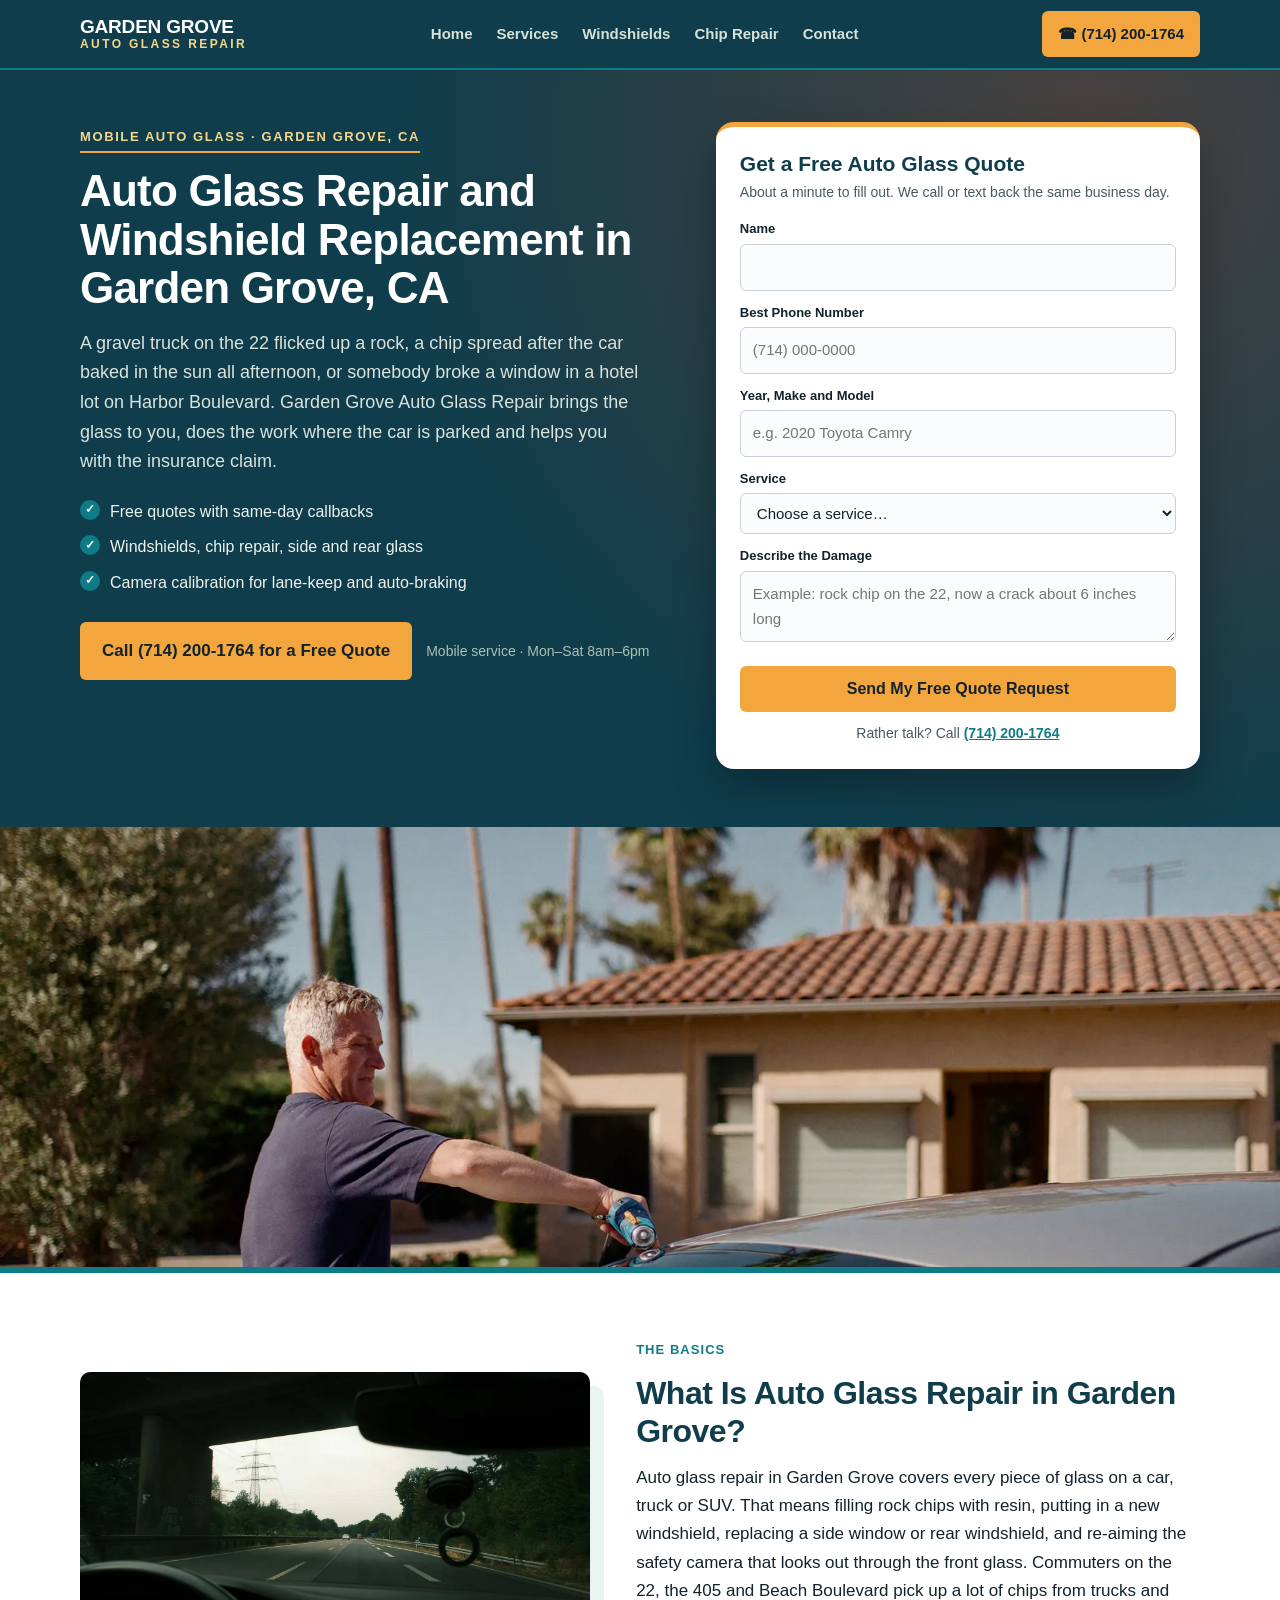
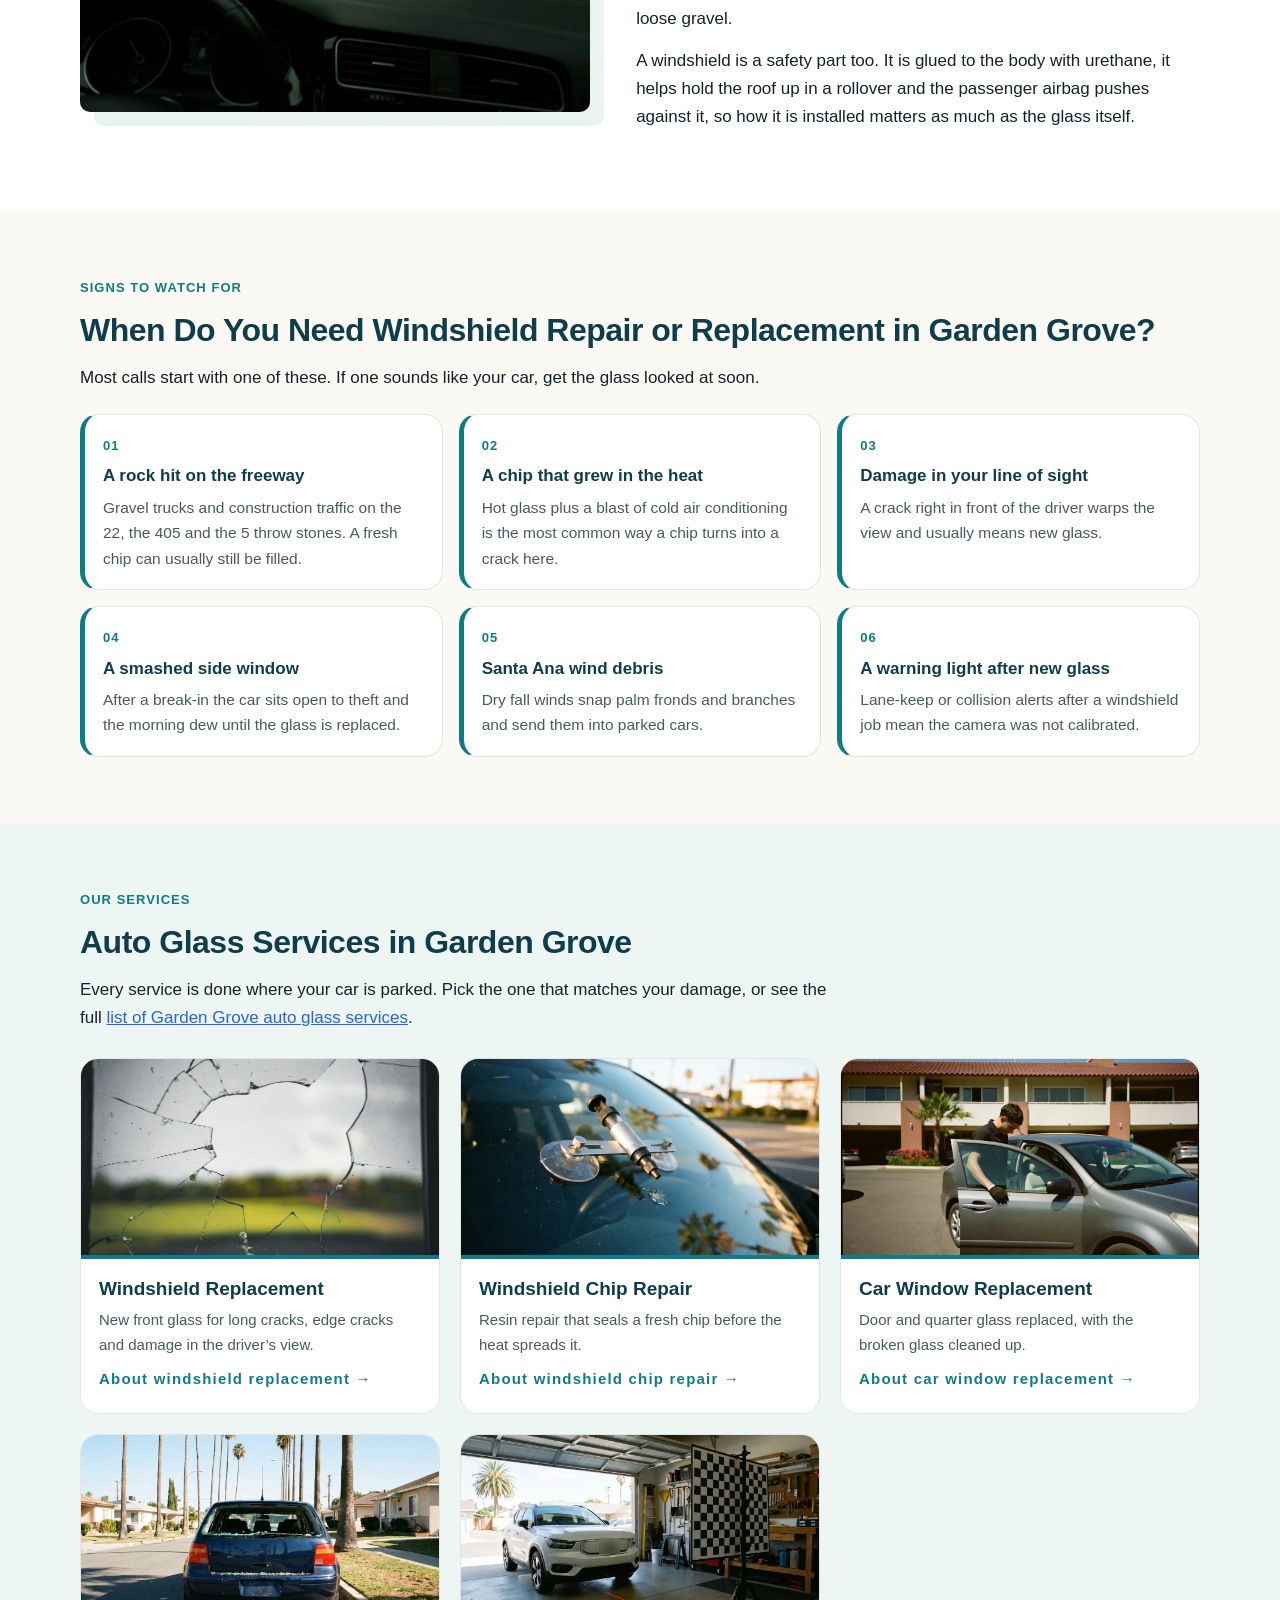
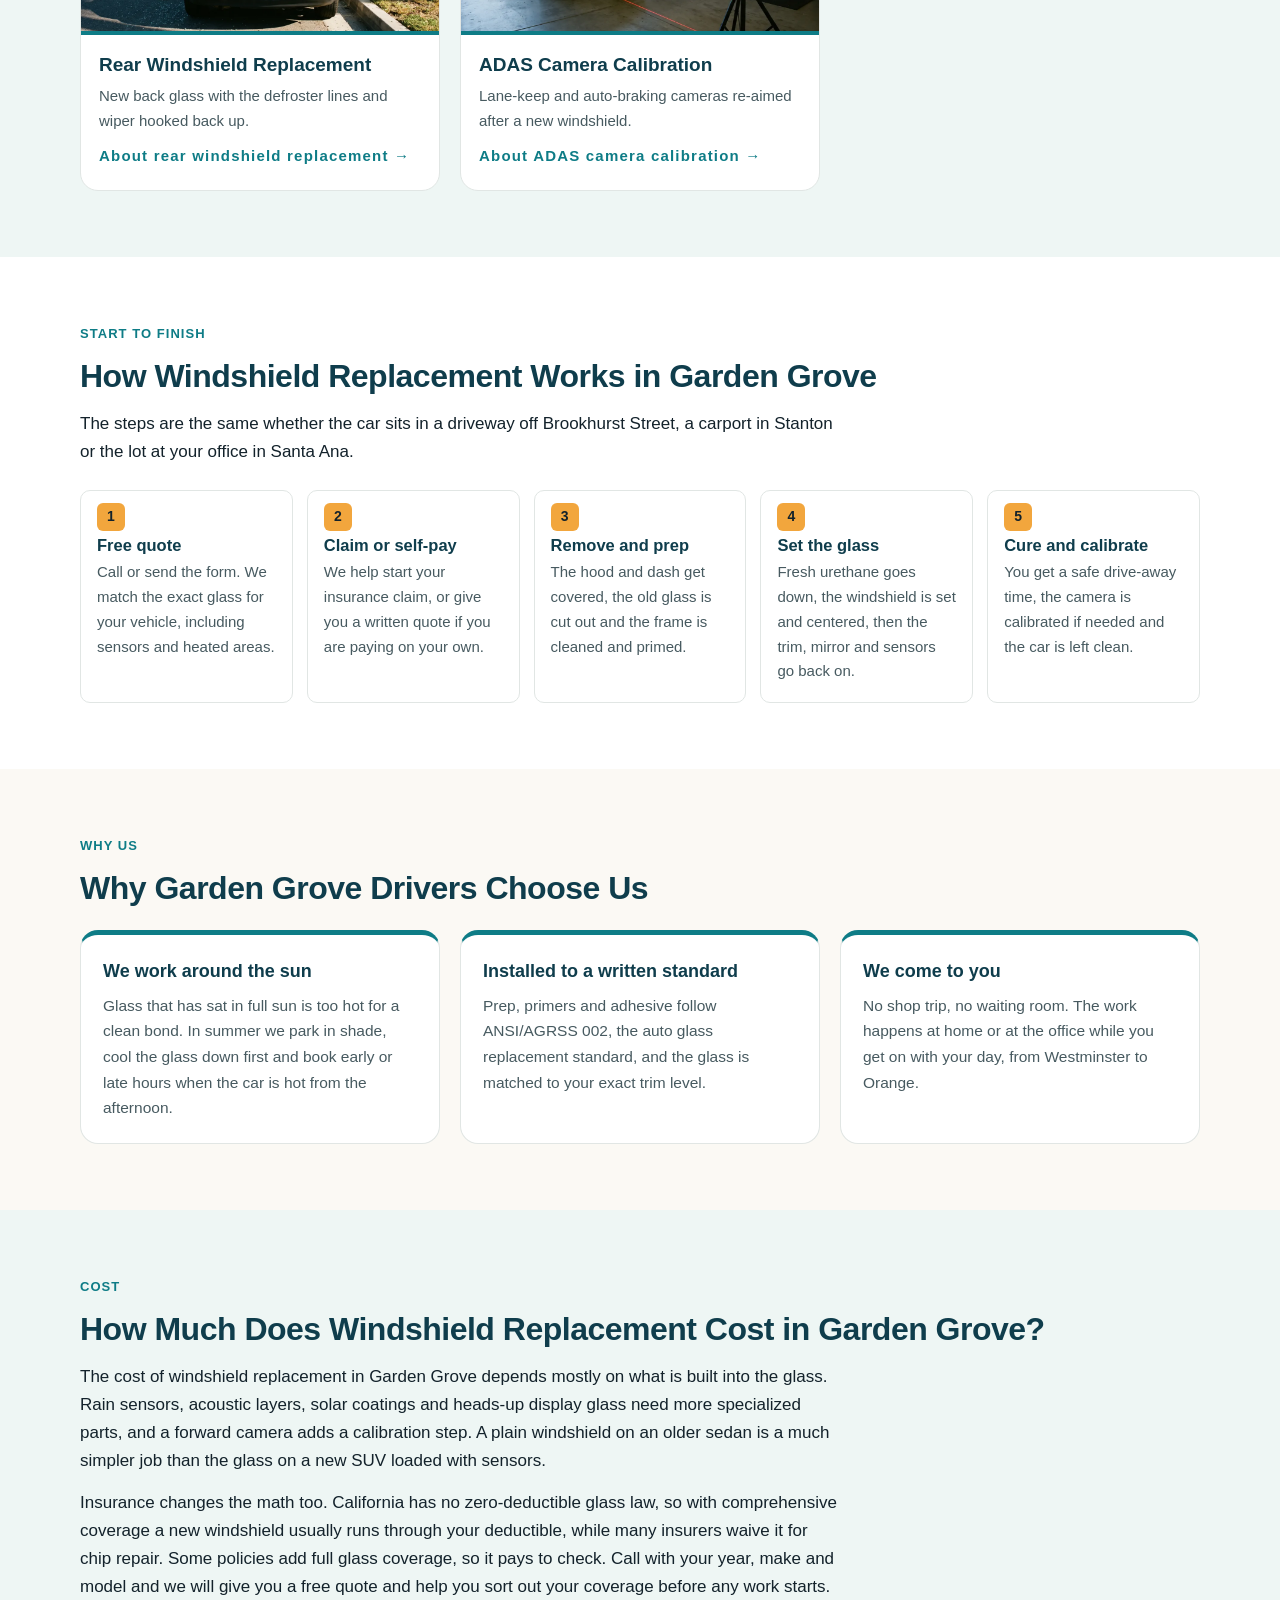
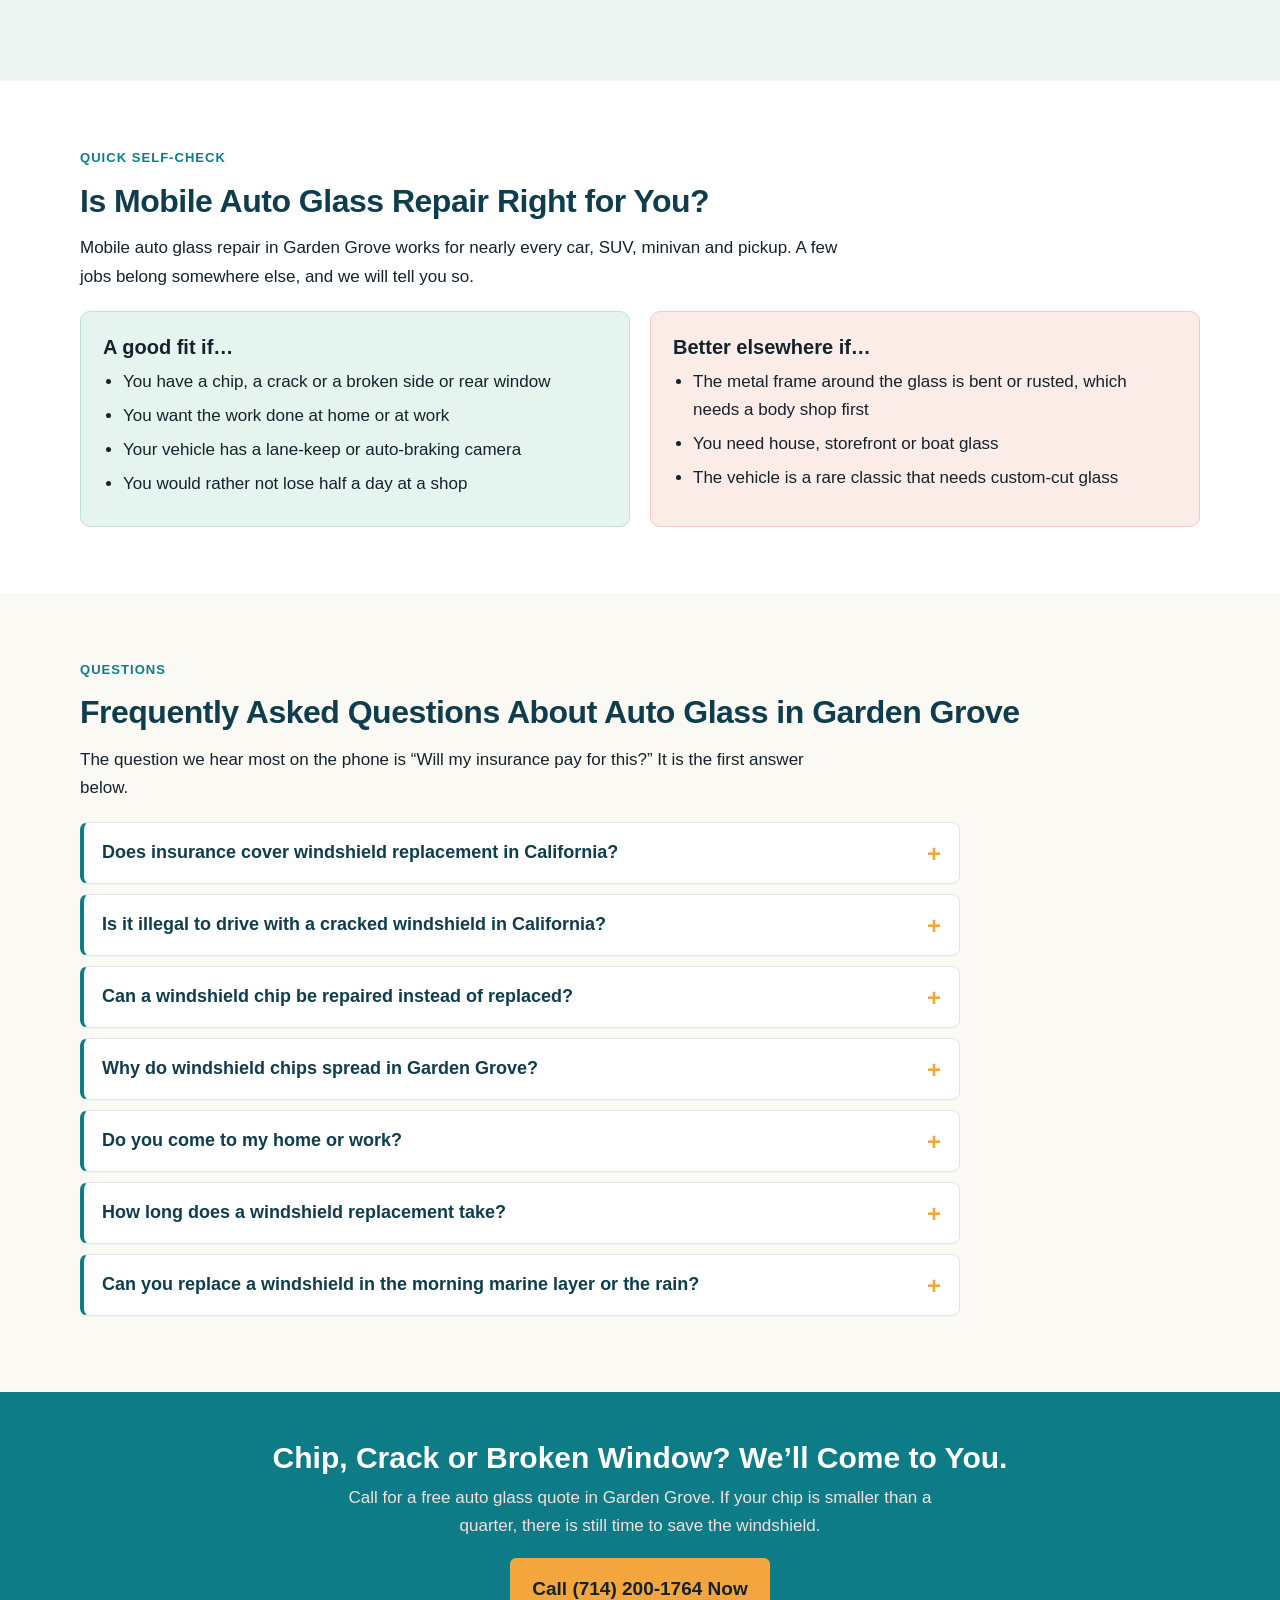
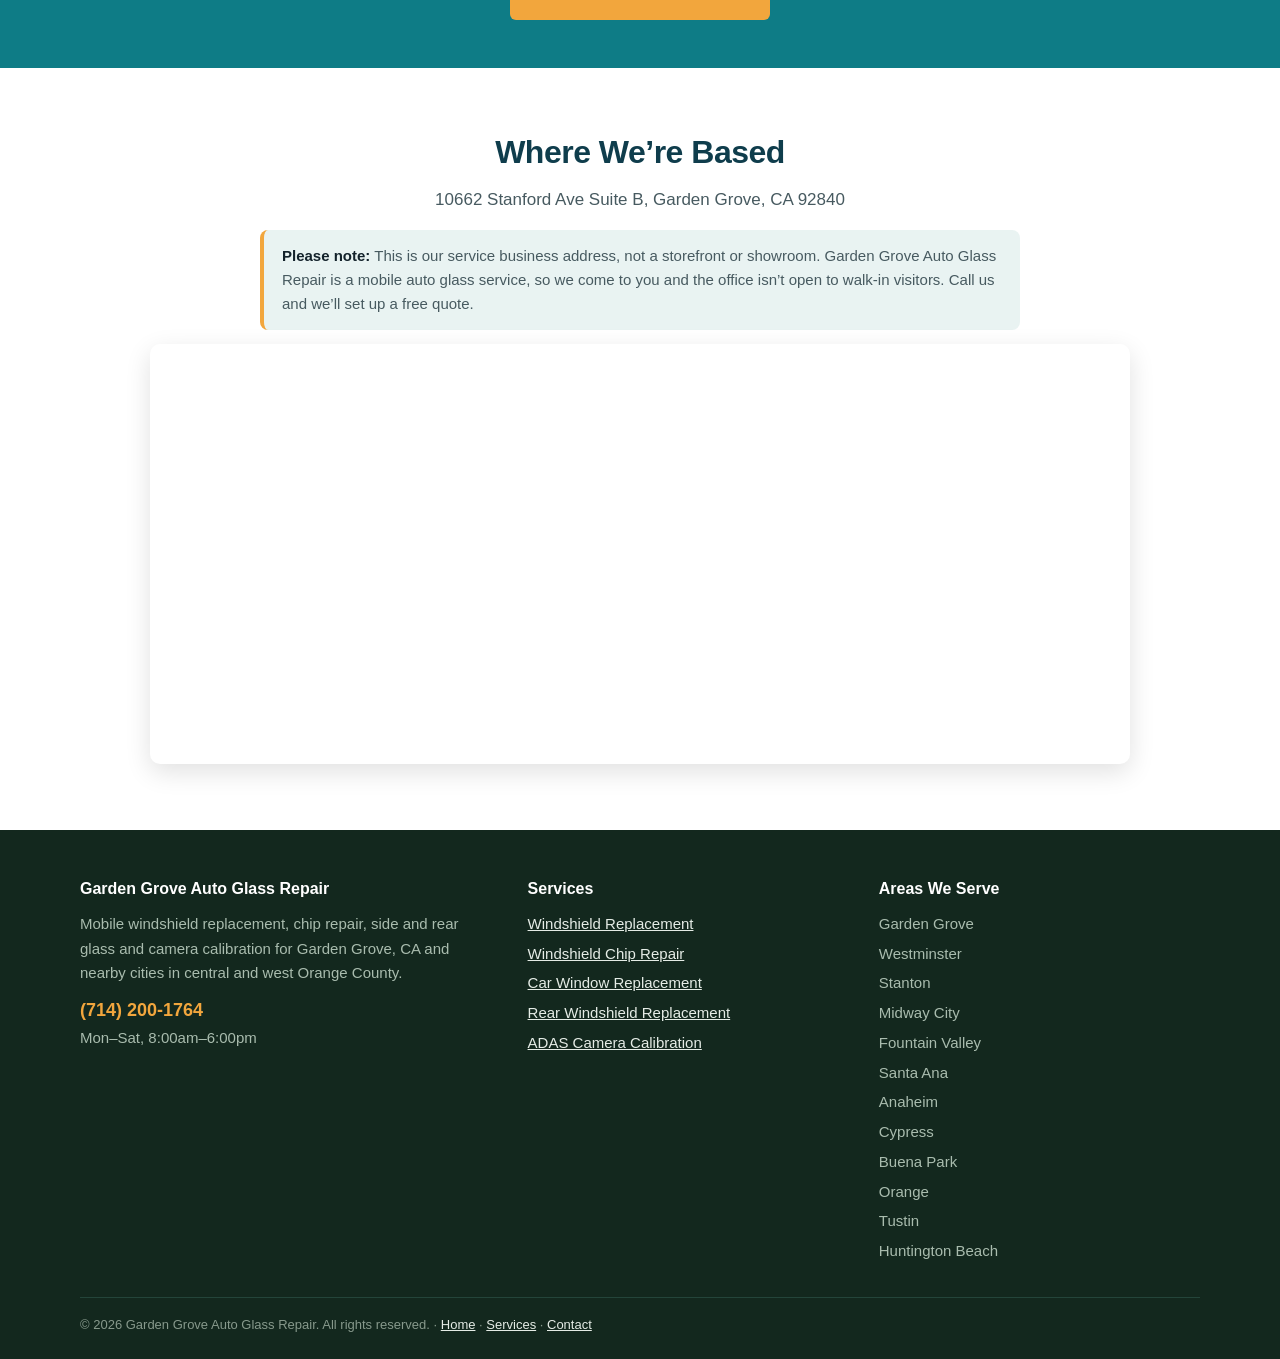
==== index.html @ 50e81a1a "Initial site build: Garden Grove auto glass repair" ====
<!DOCTYPE html>
<html lang="en">
<head>
<meta charset="utf-8">
<meta name="viewport" content="width=device-width, initial-scale=1">
<title>Auto Glass Repair Garden Grove CA | Mobile Windshields</title>
<meta name="description" content="Auto glass repair and windshield replacement in Garden Grove, CA. Mobile chip repair, side and rear glass and ADAS calibration at home or work.">
<link rel="canonical" href="https://www.gardengroveautoglass.com/">
<meta property="og:title" content="Auto Glass Repair Garden Grove CA | Mobile Windshields">
<meta property="og:description" content="Auto glass repair and windshield replacement in Garden Grove, CA. Mobile chip repair, side and rear glass and ADAS calibration at home or work.">
<meta property="og:type" content="website">
<meta property="og:url" content="https://www.gardengroveautoglass.com/">
<meta property="og:image" content="https://www.gardengroveautoglass.com/garden-grove-windshield-replacement-driveway.webp">
<link rel="stylesheet" href="styles.css">
<script type="application/ld+json">{
 "@context": "https://schema.org",
 "@type": "LocalBusiness",
 "name": "Garden Grove Auto Glass Repair",
 "telephone": "(714) 200-1764",
 "url": "https://www.gardengroveautoglass.com/",
 "image": "https://www.gardengroveautoglass.com/garden-grove-windshield-replacement-driveway.webp",
 "address": {
  "@type": "PostalAddress",
  "streetAddress": "10662 Stanford Ave Suite B",
  "addressLocality": "Garden Grove",
  "addressRegion": "CA",
  "postalCode": "92840",
  "addressCountry": "US"
 },
 "areaServed": [
  "Garden Grove, CA",
  "Westminster, CA",
  "Stanton, CA",
  "Midway City, CA",
  "Fountain Valley, CA",
  "Santa Ana, CA",
  "Anaheim, CA",
  "Cypress, CA",
  "Buena Park, CA",
  "Orange, CA",
  "Tustin, CA",
  "Huntington Beach, CA"
 ],
 "description": "Mobile auto glass repair and windshield replacement in Garden Grove, CA",
 "openingHours": "Mo-Sa 08:00-18:00"
}</script>
<script type="application/ld+json">{
 "@context": "https://schema.org",
 "@type": "FAQPage",
 "mainEntity": [
  {
   "@type": "Question",
   "name": "Does insurance cover windshield replacement in California?",
   "acceptedAnswer": {
    "@type": "Answer",
    "text": "Usually, if you carry comprehensive coverage. California has no law that waives the deductible on glass, so a new windshield normally goes through the deductible on your comprehensive coverage unless your policy adds full glass coverage. Many insurers waive the deductible on chip repair, which is a good reason to fix a chip while it is small."
   }
  },
  {
   "@type": "Question",
   "name": "Is it illegal to drive with a cracked windshield in California?",
   "acceptedAnswer": {
    "@type": "Answer",
    "text": "It can be. California Vehicle Code section 26710 bars driving with a windshield or rear window damaged badly enough to impair the driver\u2019s view, and officers can write a fix-it ticket for it. A small chip off to the side is rarely a problem, but a crack across your line of sight is."
   }
  },
  {
   "@type": "Question",
   "name": "Can a windshield chip be repaired instead of replaced?",
   "acceptedAnswer": {
    "@type": "Answer",
    "text": "Often it can. A chip smaller than a quarter, or a single crack shorter than about six inches, can usually be filled with resin if it sits away from the edge and out of the driver\u2019s direct view. Tell us the size and where it is on the glass and we will say which fix fits."
   }
  },
  {
   "@type": "Question",
   "name": "Why do windshield chips spread in Garden Grove?",
   "acceptedAnswer": {
    "@type": "Answer",
    "text": "Heat is the usual cause here. A car that sat in the afternoon sun has hot glass, and blasting the air conditioning cools the inside faster than the outside, which pulls at the edges of the chip. Gravel from trucks on the 22 and the 405 and wind-blown debris during Santa Ana wind events add new chips on top."
   }
  },
  {
   "@type": "Question",
   "name": "Do you come to my home or work?",
   "acceptedAnswer": {
    "@type": "Answer",
    "text": "Yes. Garden Grove Auto Glass Repair is a mobile service, so the technician works in your driveway, an apartment carport or the lot at your job. The address on this site is a service office, not a shop where you drop the car off."
   }
  },
  {
   "@type": "Question",
   "name": "How long does a windshield replacement take?",
   "acceptedAnswer": {
    "@type": "Answer",
    "text": "The install takes about an hour. After that the urethane adhesive needs roughly one to three hours before the car is safe to drive, and warm weather keeps it toward the short end. A chip repair is much quicker, usually about 30 minutes."
   }
  },
  {
   "@type": "Question",
   "name": "Can you replace a windshield in the morning marine layer or the rain?",
   "acceptedAnswer": {
    "@type": "Answer",
    "text": "The glass and frame have to be dry before the adhesive goes on. On damp May and June mornings we dry the frame first or book the job for later in the day, and on rainy days we work in a garage or under a carport so the seal is not rushed."
   }
  }
 ]
}</script>
</head>
<body>
<!-- NAV -->
<header class="nav">
  <div class="wrap nav-in">
    <a class="brand" href="/">Garden Grove<span>Auto Glass Repair</span></a>
    <ul class="links">
      <li><a href="/">Home</a></li>
      <li><a href="services.html">Services</a></li>
      <li><a href="windshield-replacement-garden-grove.html">Windshields</a></li>
      <li><a href="windshield-chip-repair-garden-grove.html">Chip Repair</a></li>
      <li><a href="contact.html">Contact</a></li>
    </ul>
    <a class="nav-call" href="tel:+17142001764">&#9742; (714) 200-1764</a>
  </div>
</header>
<!-- HERO -->
<section class="hero">
  <div class="wrap hero-grid">
    <div>
      <span class="tag">Mobile Auto Glass &middot; Garden Grove, CA</span>
      <h1>Auto Glass Repair and Windshield Replacement in Garden Grove, CA</h1>
      <p class="lead">A gravel truck on the 22 flicked up a rock, a chip spread after the car baked in the sun all afternoon, or somebody broke a window in a hotel lot on Harbor Boulevard. Garden Grove Auto Glass Repair brings the glass to you, does the work where the car is parked and helps you with the insurance claim.</p>
      <ul class="hero-points"><li>Free quotes with same-day callbacks</li><li>Windshields, chip repair, side and rear glass</li><li>Camera calibration for lane-keep and auto-braking</li></ul>
      <div class="call-big">
        <a class="btn btn-sun" href="tel:+17142001764">Call (714) 200-1764 for a Free Quote</a>
        <small>Mobile service &middot; Mon&ndash;Sat 8am&ndash;6pm</small>
      </div>
    </div>
    <div>
      <form class="quote" action="https://formspree.io/f/mjywgnqw" method="POST">
        <h2>Get a Free Auto Glass Quote</h2>
        <p class="sub">About a minute to fill out. We call or text back the same business day.</p>
        <input type="hidden" name="_subject" value="New lead - Auto Glass Garden Grove (home)">
        <div class="field"><label for="q-name">Name</label><input id="q-name" name="name" type="text" autocomplete="name" required></div>
        <div class="field"><label for="q-phone">Best Phone Number</label><input id="q-phone" name="phone" type="tel" autocomplete="tel" placeholder="(714) 000-0000" required></div>
        <div class="field"><label for="q-vehicle">Year, Make and Model</label><input id="q-vehicle" name="vehicle" type="text" placeholder="e.g. 2020 Toyota Camry"></div>
        <div class="field"><label for="q-service">Service</label><select id="q-service" name="service"><option value="">Choose a service&hellip;</option><option>Windshield Replacement</option><option>Windshield Chip Repair</option><option>Car Window Replacement</option><option>Rear Windshield Replacement</option><option>ADAS Camera Calibration</option><option>Something else / not sure</option></select></div>
        <div class="field"><label for="q-details">Describe the Damage</label><textarea id="q-details" name="details" placeholder="Example: rock chip on the 22, now a crack about 6 inches long"></textarea></div>
        <input type="text" name="_gotcha" style="display:none" tabindex="-1" autocomplete="off">
        <button type="submit">Send My Free Quote Request</button>
        <p class="alt">Rather talk? Call <a href="tel:+17142001764">(714) 200-1764</a></p>
      </form>
    </div>
  </div>
</section>
<div class="band"><img src="garden-grove-windshield-replacement-driveway.webp" alt="Auto glass technician checking a windshield on a car in a Garden Grove driveway" width="1600" height="900"></div>

<!-- WHAT -->
<section class="sec alt">
  <div class="wrap two">
    <img src="highway-view-through-windshield.webp" alt="Windshield repair in Garden Grove keeps the freeway view clear" loading="lazy" width="1200" height="800">
    <div>
      <p class="kicker">The basics</p>
      <h2>What Is Auto Glass Repair in Garden Grove?</h2>
      <p>Auto glass repair in Garden Grove covers every piece of glass on a car, truck or SUV. That means filling rock chips with resin, putting in a new windshield, replacing a side window or rear windshield, and re-aiming the safety camera that looks out through the front glass. Commuters on the 22, the 405 and Beach Boulevard pick up a lot of chips from trucks and loose gravel.</p>
      <p>A windshield is a safety part too. It is glued to the body with urethane, it helps hold the roof up in a rollover and the passenger airbag pushes against it, so how it is installed matters as much as the glass itself.</p>
    </div>
  </div>
</section>

<!-- WHEN -->
<section class="sec">
  <div class="wrap">
    <p class="kicker">Signs to watch for</p>
    <h2>When Do You Need Windshield Repair or Replacement in Garden Grove?</h2>
    <p>Most calls start with one of these. If one sounds like your car, get the glass looked at soon.</p>
    <div class="signs"><div class="sign"><strong>A rock hit on the freeway</strong><p>Gravel trucks and construction traffic on the 22, the 405 and the 5 throw stones. A fresh chip can usually still be filled.</p></div><div class="sign"><strong>A chip that grew in the heat</strong><p>Hot glass plus a blast of cold air conditioning is the most common way a chip turns into a crack here.</p></div><div class="sign"><strong>Damage in your line of sight</strong><p>A crack right in front of the driver warps the view and usually means new glass.</p></div><div class="sign"><strong>A smashed side window</strong><p>After a break-in the car sits open to theft and the morning dew until the glass is replaced.</p></div><div class="sign"><strong>Santa Ana wind debris</strong><p>Dry fall winds snap palm fronds and branches and send them into parked cars.</p></div><div class="sign"><strong>A warning light after new glass</strong><p>Lane-keep or collision alerts after a windshield job mean the camera was not calibrated.</p></div></div>
  </div>
</section>

<!-- SERVICES GRID -->
<section class="sec coq">
  <div class="wrap">
    <p class="kicker">Our services</p>
    <h2>Auto Glass Services in Garden Grove</h2>
    <p>Every service is done where your car is parked. Pick the one that matches your damage, or see the full <a class="body-link" href="services.html" style="color: #2563eb; text-decoration: underline;">list of Garden Grove auto glass services</a>.</p>
    <div class="cards"><a class="card" href="windshield-replacement-garden-grove.html"><img src="cracked-windshield-glass-spreading.webp" alt="Windshield replacement in Garden Grove for a long spreading crack" loading="lazy" width="600" height="400"><div class="cb"><h3>Windshield Replacement</h3><p>New front glass for long cracks, edge cracks and damage in the driver&rsquo;s view.</p><span class="more">About windshield replacement &rarr;</span></div></a><a class="card" href="windshield-chip-repair-garden-grove.html"><img src="windshield-chip-repair-tool-palm-reflection.webp" alt="Windshield chip repair in Garden Grove with a resin bridge tool" loading="lazy" width="600" height="400"><div class="cb"><h3>Windshield Chip Repair</h3><p>Resin repair that seals a fresh chip before the heat spreads it.</p><span class="more">About windshield chip repair &rarr;</span></div></a><a class="card" href="car-window-replacement-garden-grove.html"><img src="car-door-window-replacement-garden-grove-carport.webp" alt="Car window replacement in a Garden Grove apartment carport" loading="lazy" width="600" height="400"><div class="cb"><h3>Car Window Replacement</h3><p>Door and quarter glass replaced, with the broken glass cleaned up.</p><span class="more">About car window replacement &rarr;</span></div></a><a class="card" href="rear-windshield-replacement-garden-grove.html"><img src="rear-windshield-shattered-garden-grove-street.webp" alt="Rear windshield replacement in Garden Grove for a shattered hatchback window" loading="lazy" width="600" height="400"><div class="cb"><h3>Rear Windshield Replacement</h3><p>New back glass with the defroster lines and wiper hooked back up.</p><span class="more">About rear windshield replacement &rarr;</span></div></a><a class="card" href="adas-calibration-garden-grove.html"><img src="adas-camera-calibration-garage-garden-grove.webp" alt="ADAS camera calibration in a Garden Grove home garage" loading="lazy" width="600" height="400"><div class="cb"><h3>ADAS Camera Calibration</h3><p>Lane-keep and auto-braking cameras re-aimed after a new windshield.</p><span class="more">About ADAS camera calibration &rarr;</span></div></a></div>
  </div>
</section>

<!-- HOW -->
<section class="sec alt">
  <div class="wrap">
    <p class="kicker">Start to finish</p>
    <h2>How Windshield Replacement Works in Garden Grove</h2>
    <p>The steps are the same whether the car sits in a driveway off Brookhurst Street, a carport in Stanton or the lot at your office in Santa Ana.</p>
    <ol class="steps">
      <li data-n="1"><strong>Free quote</strong><p>Call or send the form. We match the exact glass for your vehicle, including sensors and heated areas.</p></li>
      <li data-n="2"><strong>Claim or self-pay</strong><p>We help start your insurance claim, or give you a written quote if you are paying on your own.</p></li>
      <li data-n="3"><strong>Remove and prep</strong><p>The hood and dash get covered, the old glass is cut out and the frame is cleaned and primed.</p></li>
      <li data-n="4"><strong>Set the glass</strong><p>Fresh urethane goes down, the windshield is set and centered, then the trim, mirror and sensors go back on.</p></li>
      <li data-n="5"><strong>Cure and calibrate</strong><p>You get a safe drive-away time, the camera is calibrated if needed and the car is left clean.</p></li>
    </ol>
  </div>
</section>

<!-- WHY -->
<section class="sec">
  <div class="wrap">
    <p class="kicker">Why us</p>
    <h2>Why Garden Grove Drivers Choose Us</h2>
    <div class="why">
      <div><strong>We work around the sun</strong><p>Glass that has sat in full sun is too hot for a clean bond. In summer we park in shade, cool the glass down first and book early or late hours when the car is hot from the afternoon.</p></div>
      <div><strong>Installed to a written standard</strong><p>Prep, primers and adhesive follow ANSI/AGRSS 002, the auto glass replacement standard, and the glass is matched to your exact trim level.</p></div>
      <div><strong>We come to you</strong><p>No shop trip, no waiting room. The work happens at home or at the office while you get on with your day, from Westminster to Orange.</p></div>
    </div>
  </div>
</section>

<!-- COST -->
<section class="sec coq">
  <div class="wrap">
    <p class="kicker">Cost</p>
    <h2>How Much Does Windshield Replacement Cost in Garden Grove?</h2>
    <p>The cost of windshield replacement in Garden Grove depends mostly on what is built into the glass. Rain sensors, acoustic layers, solar coatings and heads-up display glass need more specialized parts, and a forward camera adds a calibration step. A plain windshield on an older sedan is a much simpler job than the glass on a new SUV loaded with sensors.</p>
    <p>Insurance changes the math too. California has no zero-deductible glass law, so with comprehensive coverage a new windshield usually runs through your deductible, while many insurers waive it for chip repair. Some policies add full glass coverage, so it pays to check. Call with your year, make and model and we will give you a free quote and help you sort out your coverage before any work starts.</p>
  </div>
</section>

<!-- FIT -->
<section class="sec alt">
  <div class="wrap">
    <p class="kicker">Quick self-check</p>
    <h2>Is Mobile Auto Glass Repair Right for You?</h2>
    <p>Mobile auto glass repair in Garden Grove works for nearly every car, SUV, minivan and pickup. A few jobs belong somewhere else, and we will tell you so.</p>
    <div class="fit">
      <div class="yes"><h3>A good fit if&hellip;</h3><ul><li>You have a chip, a crack or a broken side or rear window</li><li>You want the work done at home or at work</li><li>Your vehicle has a lane-keep or auto-braking camera</li><li>You would rather not lose half a day at a shop</li></ul></div>
      <div class="no"><h3>Better elsewhere if&hellip;</h3><ul><li>The metal frame around the glass is bent or rusted, which needs a body shop first</li><li>You need house, storefront or boat glass</li><li>The vehicle is a rare classic that needs custom-cut glass</li></ul></div>
    </div>
  </div>
</section>

<!-- FAQ -->
<section class="sec">
  <div class="wrap">
    <p class="kicker">Questions</p>
    <h2>Frequently Asked Questions About Auto Glass in Garden Grove</h2>
    <p>The question we hear most on the phone is &ldquo;Will my insurance pay for this?&rdquo; It is the first answer below.</p>
    <div class="faq"><details><summary><h3>Does insurance cover windshield replacement in California?</h3></summary><div class="ans"><p>Usually, if you carry comprehensive coverage. California has no law that waives the deductible on glass, so a new windshield normally goes through the deductible on your comprehensive coverage unless your policy adds full glass coverage. Many insurers waive the deductible on chip repair, which is a good reason to fix a chip while it is small.</p></div></details><details><summary><h3>Is it illegal to drive with a cracked windshield in California?</h3></summary><div class="ans"><p>It can be. California Vehicle Code section 26710 bars driving with a windshield or rear window damaged badly enough to impair the driver&rsquo;s view, and officers can write a fix-it ticket for it. A small chip off to the side is rarely a problem, but a crack across your line of sight is.</p></div></details><details><summary><h3>Can a windshield chip be repaired instead of replaced?</h3></summary><div class="ans"><p>Often it can. A chip smaller than a quarter, or a single crack shorter than about six inches, can usually be filled with resin if it sits away from the edge and out of the driver&rsquo;s direct view. Tell us the size and where it is on the glass and we will say which fix fits.</p></div></details><details><summary><h3>Why do windshield chips spread in Garden Grove?</h3></summary><div class="ans"><p>Heat is the usual cause here. A car that sat in the afternoon sun has hot glass, and blasting the air conditioning cools the inside faster than the outside, which pulls at the edges of the chip. Gravel from trucks on the 22 and the 405 and wind-blown debris during Santa Ana wind events add new chips on top.</p></div></details><details><summary><h3>Do you come to my home or work?</h3></summary><div class="ans"><p>Yes. Garden Grove Auto Glass Repair is a mobile service, so the technician works in your driveway, an apartment carport or the lot at your job. The address on this site is a service office, not a shop where you drop the car off.</p></div></details><details><summary><h3>How long does a windshield replacement take?</h3></summary><div class="ans"><p>The install takes about an hour. After that the urethane adhesive needs roughly one to three hours before the car is safe to drive, and warm weather keeps it toward the short end. A chip repair is much quicker, usually about 30 minutes.</p></div></details><details><summary><h3>Can you replace a windshield in the morning marine layer or the rain?</h3></summary><div class="ans"><p>The glass and frame have to be dry before the adhesive goes on. On damp May and June mornings we dry the frame first or book the job for later in the day, and on rainy days we work in a garage or under a carport so the seal is not rushed.</p></div></details></div>
  </div>
</section>
<!-- CTA -->
<section class="cta">
  <div class="wrap">
    <h2>Chip, Crack or Broken Window? We&rsquo;ll Come to You.</h2>
    <p>Call for a free auto glass quote in Garden Grove. If your chip is smaller than a quarter, there is still time to save the windshield.</p>
    <a class="btn btn-pine" href="tel:+17142001764">Call (714) 200-1764 Now</a>
  </div>
</section>

<!-- MAP / LOCATION -->
<section class="sec alt">
  <div class="wrap" style="text-align:center;">
    <h2>Where We&rsquo;re Based</h2>
    <p style="margin:0 auto 16px;color:var(--muted);">10662 Stanford Ave Suite B, Garden Grove, CA 92840</p>
    <p class="note"><strong style="color:var(--ink);">Please note:</strong> This is our service business address, not a storefront or showroom. Garden Grove Auto Glass Repair is a mobile auto glass service, so we come to you and the office isn&rsquo;t open to walk-in visitors. Call us and we&rsquo;ll set up a free quote.</p>
    <div class="mapbox">
      <iframe title="Map to Garden Grove Auto Glass Repair service address, 10662 Stanford Ave Suite B, Garden Grove, CA 92840" src="https://www.google.com/maps?q=10662%20Stanford%20Ave%20Suite%20B%2C%20Garden%20Grove%2C%20CA%2092840&amp;output=embed" loading="lazy" referrerpolicy="no-referrer-when-downgrade" allowfullscreen></iframe>
    </div>
  </div>
</section>
<!-- FOOTER -->
<footer class="foot">
  <div class="wrap">
    <div class="foot-grid">
      <div>
        <h4>Garden Grove Auto Glass Repair</h4>
        <p>Mobile windshield replacement, chip repair, side and rear glass and camera calibration for Garden Grove, CA and nearby cities in central and west Orange County.</p>
        <p style="margin-top:10px;"><a class="tel" href="tel:+17142001764">(714) 200-1764</a></p>
        <p>Mon&ndash;Sat, 8:00am&ndash;6:00pm</p>
      </div>
      <div>
        <h4>Services</h4>
        <ul><li><a href="windshield-replacement-garden-grove.html">Windshield Replacement</a></li><li><a href="windshield-chip-repair-garden-grove.html">Windshield Chip Repair</a></li><li><a href="car-window-replacement-garden-grove.html">Car Window Replacement</a></li><li><a href="rear-windshield-replacement-garden-grove.html">Rear Windshield Replacement</a></li><li><a href="adas-calibration-garden-grove.html">ADAS Camera Calibration</a></li></ul>
      </div>
      <div>
        <h4>Areas We Serve</h4>
        <ul><li>Garden Grove</li><li>Westminster</li><li>Stanton</li><li>Midway City</li><li>Fountain Valley</li><li>Santa Ana</li><li>Anaheim</li><li>Cypress</li><li>Buena Park</li><li>Orange</li><li>Tustin</li><li>Huntington Beach</li></ul>
      </div>
    </div>
    <p class="copy">&copy; 2026 Garden Grove Auto Glass Repair. All rights reserved. &middot; <a href="/">Home</a> &middot; <a href="services.html">Services</a> &middot; <a href="contact.html">Contact</a></p>
  </div>
</footer>
</body>
</html>
---- styles.css ----
/* Garden Grove Auto Glass Repair - styles.css */
:root{
  --ink:#13222b;
  --navy:#0f3d4c;
  --navy-2:#17566a;
  --teal:#0e7c86;
  --coral:#f2a63d;
  --coral-dark:#d98a1f;
  --mist:#e9f3f2;
  --paper:#fbf9f4;
  --muted:#475a60;
  --line:#e1e6e4;
  --white:#ffffff;
  --radius:10px;
}
*{box-sizing:border-box;margin:0;padding:0}
html{-webkit-text-size-adjust:100%}
body{font-family:-apple-system,BlinkMacSystemFont,"Segoe UI",Roboto,Helvetica,Arial,sans-serif;color:var(--ink);background:var(--paper);line-height:1.65;font-size:17px}
img{max-width:100%;display:block}
a{color:inherit}
.wrap{max-width:1160px;margin:0 auto;padding:0 20px}

/* NAV */
.nav{position:sticky;top:0;z-index:50;background:var(--navy);box-shadow:0 2px 0 var(--teal)}
.nav-in{display:flex;align-items:center;justify-content:space-between;gap:16px;min-height:68px}
.brand{color:var(--white);text-decoration:none;font-weight:800;font-size:19px;letter-spacing:-.2px;line-height:1.1;text-transform:uppercase}
.brand span{display:block;color:#f6d68a;font-size:12px;letter-spacing:2.4px;font-weight:700}
.links{display:flex;gap:24px;list-style:none}
.links a{color:#d6e1d8;text-decoration:none;font-size:15px;font-weight:600}
.links a:hover{color:var(--white)}
.nav-call{background:var(--coral);color:var(--white);text-decoration:none;font-weight:800;padding:11px 16px;border-radius:6px;font-size:15px;white-space:nowrap}
.nav-call:hover{background:var(--coral-dark)}

/* HERO */
.hero{background:var(--navy);background-image:radial-gradient(circle at 85% 10%,rgba(168,72,42,.38) 0,rgba(168,72,42,0) 55%);color:var(--white);padding:54px 0 58px}
.hero-grid{display:grid;grid-template-columns:1.1fr .9fr;gap:44px;align-items:start}
.tag{display:inline-block;color:#f6d68a;font-size:13px;font-weight:800;letter-spacing:1.6px;text-transform:uppercase;margin-bottom:14px;border-bottom:2px solid var(--coral);padding-bottom:4px}
.hero h1{font-size:44px;line-height:1.1;font-weight:850;letter-spacing:-.8px;margin-bottom:16px}
.hero p.lead{font-size:18px;color:#d9e3db;max-width:560px;margin-bottom:22px}
.hero-points{list-style:none;margin:0 0 26px;display:grid;gap:9px}
.hero-points li{padding-left:30px;position:relative;color:#eef3ee;font-size:16px}
.hero-points li:before{content:"\2713";position:absolute;left:0;top:1px;width:20px;height:20px;border-radius:50%;background:var(--teal);color:var(--white);font-size:12px;font-weight:900;display:flex;align-items:center;justify-content:center}
.btn{display:inline-block;text-decoration:none;font-weight:800;border-radius:6px;padding:15px 22px;font-size:17px}
.btn-sun{background:var(--coral);color:var(--white)}
.btn-sun:hover{background:var(--coral-dark)}
.btn-pine{background:var(--navy);color:var(--white)}
.btn-pine:hover{background:var(--navy-2)}
.call-big{display:flex;align-items:center;gap:14px;flex-wrap:wrap}
.call-big small{color:#adc0b2;font-size:14px}

/* QUOTE CARD */
.quote{background:var(--white);color:var(--ink);border-radius:var(--radius);padding:24px;border-top:6px solid var(--coral);box-shadow:0 18px 44px rgba(0,0,0,.3)}
.quote h2{font-size:21px;line-height:1.25;margin-bottom:4px;color:var(--navy)}
.quote .sub{color:var(--muted);font-size:14px;margin-bottom:14px}
.field{margin-bottom:11px}
.field label{display:block;font-size:13px;font-weight:700;margin-bottom:4px;color:var(--ink)}
.field input,.field select,.field textarea{width:100%;font:inherit;font-size:15px;padding:10px 12px;border:1px solid #c9d0dc;border-radius:6px;background:#fbfcfe;color:var(--ink)}
.field textarea{min-height:70px;resize:vertical}
.quote button,.form-full button{width:100%;border:0;cursor:pointer;background:var(--coral);color:var(--white);font-weight:800;font-size:16px;padding:14px;border-radius:6px;margin-top:4px}
.quote button:hover,.form-full button:hover{background:var(--coral-dark)}
.quote .alt{font-size:14px;color:var(--muted);text-align:center;margin-top:10px}
.quote .alt a{color:var(--teal);font-weight:800}

/* PHOTO BAND */
.band{background:var(--navy);border-bottom:6px solid var(--teal)}
.band img{width:100%;height:440px;object-fit:cover}
.band.short img{height:330px}

/* SECTIONS */
.sec{padding:66px 0}
.sec.alt{background:var(--white)}
.sec.coq{background:var(--mist)}
.sec h2{font-size:32px;line-height:1.18;letter-spacing:-.5px;margin-bottom:14px;color:var(--navy)}
.sec h3{font-size:20px;line-height:1.3;margin:22px 0 8px;color:var(--ink)}
.sec p{margin-bottom:14px;max-width:760px}
.kicker{font-size:13px;font-weight:800;letter-spacing:1.6px;text-transform:uppercase;color:var(--coral);margin-bottom:8px}
.two{display:grid;grid-template-columns:.95fr 1.05fr;gap:46px;align-items:center}
.two img{border-radius:var(--radius);width:100%;height:auto;box-shadow:14px 14px 0 var(--mist)}
.body-link{color:#2563eb;text-decoration:underline}

/* SIGNS GRID */
.signs{display:grid;grid-template-columns:repeat(3,1fr);gap:16px;margin-top:22px;counter-reset:sg}
.sign{background:var(--white);border:1px solid var(--line);border-radius:var(--radius);padding:20px 18px 18px;position:relative;counter-increment:sg}
.sign:before{content:counter(sg,decimal-leading-zero);display:block;font-size:13px;font-weight:900;color:var(--teal);letter-spacing:1px;margin-bottom:6px}
.sec.alt .sign{background:var(--paper)}
.sign strong{display:block;margin-bottom:4px;color:var(--navy);font-size:17px}
.sign p{margin:0;font-size:15.5px;color:var(--muted)}

/* STEP CARDS (horizontal) */
.steps{list-style:none;margin-top:24px;display:grid;grid-template-columns:repeat(5,1fr);gap:14px}
.steps li{background:var(--white);border-radius:var(--radius);padding:44px 16px 18px;position:relative;border:1px solid var(--line)}
.steps li:before{content:attr(data-n);position:absolute;left:16px;top:12px;width:28px;height:28px;border-radius:6px;background:var(--coral);color:var(--white);font-weight:900;font-size:14px;display:flex;align-items:center;justify-content:center}
.steps strong{display:block;color:var(--navy);font-size:16.5px;margin-bottom:4px;line-height:1.3}
.steps p{margin:0;color:var(--muted);font-size:15px}
.steps.three{grid-template-columns:1fr;gap:12px}

/* CARDS */
.cards{display:grid;grid-template-columns:repeat(3,1fr);gap:20px;margin-top:26px}
.card{background:var(--white);border:1px solid var(--line);border-radius:var(--radius);overflow:hidden;text-decoration:none;color:var(--ink);display:flex;flex-direction:column}
.card img{width:100%;height:200px;object-fit:cover;border-bottom:4px solid var(--teal)}
.card .cb{padding:18px 18px 20px}
.card h3{margin:0 0 6px;font-size:19px;color:var(--navy)}
.card p{margin:0;font-size:15px;color:var(--muted)}
.card .more{display:inline-block;margin-top:10px;font-weight:800;color:var(--coral);font-size:15px}
.card:hover{box-shadow:0 10px 26px rgba(29,58,44,.16)}

/* WHY */
.why{display:grid;grid-template-columns:repeat(3,1fr);gap:20px;margin-top:22px}
.why div{background:var(--white);border:1px solid var(--line);border-top:5px solid var(--teal);border-radius:var(--radius);padding:22px}
.why strong{display:block;color:var(--navy);font-size:18px;margin-bottom:6px}
.why p{margin:0;font-size:15.5px;color:var(--muted)}

/* FIT */
.fit{display:grid;grid-template-columns:1fr 1fr;gap:20px;margin-top:20px}
.fit div{border-radius:var(--radius);padding:22px}
.fit h3{margin-top:0}
.fit ul{padding-left:20px}
.fit li{margin-bottom:6px}
.fit .yes{background:#e6f4ef;border:1px solid #bfe0d3}
.fit .no{background:#fbece7;border:1px solid #f0cbbf}

/* TABLE */
.cmp{width:100%;border-collapse:collapse;margin-top:18px;background:var(--white);border-radius:var(--radius);overflow:hidden;font-size:16px;border:1px solid var(--line)}
.cmp th,.cmp td{text-align:left;padding:12px 14px;border-bottom:1px solid var(--line);vertical-align:top}
.cmp th{background:var(--navy);color:var(--white);font-size:15px}
.cmp tr:nth-child(even) td{background:#f8fafc}
.cmp tr:last-child td{border-bottom:0}

/* FAQ */
.faq{margin-top:20px;max-width:880px}
.faq details{background:var(--white);border:1px solid var(--line);border-left:4px solid var(--teal);border-radius:8px;margin-bottom:10px;padding:0 18px}
.sec.alt .faq details{background:var(--paper)}
.faq summary{cursor:pointer;list-style:none;padding:16px 28px 16px 0;position:relative}
.faq summary::-webkit-details-marker{display:none}
.faq summary:after{content:"+";position:absolute;right:0;top:11px;font-size:24px;color:var(--coral);font-weight:800}
.faq details[open] summary:after{content:"\2013"}
.faq summary h3{display:inline;font-size:18px;margin:0;color:var(--navy)}
.faq .ans{padding:0 0 16px}
.faq .ans p{margin:0;color:var(--muted)}

/* SERVICES PAGE BLOCKS */
.svc{display:grid;grid-template-columns:1fr 340px;gap:32px;align-items:start;padding:32px 0;border-bottom:1px solid var(--line)}
.svc:nth-child(even){grid-template-columns:340px 1fr}
.svc:nth-child(even) img{order:-1}
.svc:last-child{border-bottom:0}
.svc img{border-radius:var(--radius);width:100%;height:230px;object-fit:cover}
.svc h2{font-size:26px;margin-bottom:10px}

/* MAP */
.note{max-width:680px;margin:0 auto 22px;padding:14px 18px;background:var(--mist);border-left:4px solid var(--coral);border-radius:8px;font-size:15px;color:var(--muted);text-align:left;line-height:1.6}
.mapbox{border-radius:var(--radius);overflow:hidden;box-shadow:0 8px 26px rgba(0,0,0,.12);max-width:980px;margin:0 auto}
.mapbox iframe{border:0;display:block;width:100%;height:420px}

/* CONTACT */
.info-grid{display:grid;grid-template-columns:1fr 1fr;gap:36px;align-items:start}
.info{background:var(--white);border:1px solid var(--line);border-radius:var(--radius);padding:24px}
.info dt{font-weight:800;color:var(--navy);margin-top:12px}
.info dt:first-child{margin-top:0}
.info dd{color:var(--muted)}
.form-full{background:var(--white);border:1px solid var(--line);border-top:6px solid var(--coral);border-radius:var(--radius);padding:24px}

/* CTA */
.cta{background:var(--teal);padding:48px 0;text-align:center;color:var(--white)}
.cta h2{font-size:30px;line-height:1.2;color:var(--white);margin-bottom:8px}
.cta p{color:#f4e1d9;margin:0 auto 18px;max-width:640px}
.cta .btn-pine{font-size:19px;background:var(--coral)}
.cta .btn-pine:hover{background:var(--coral-dark)}

/* FOOTER */
.foot{background:#13281e;color:#a9bcae;padding:46px 0 24px;font-size:15px}
.foot-grid{display:grid;grid-template-columns:1.3fr 1fr 1fr;gap:30px}
.foot h4{color:var(--white);font-size:16px;margin-bottom:10px}
.foot a{color:#e5ece6}
.foot ul{list-style:none}
.foot li{margin-bottom:5px}
.foot .tel{color:var(--coral);font-weight:800;font-size:18px;text-decoration:none}
.copy{border-top:1px solid #24453a;margin-top:28px;padding-top:16px;font-size:13px;color:#87998c}

/* RESPONSIVE */
@media (max-width:1020px){
  .steps{grid-template-columns:1fr 1fr}
}
@media (max-width:960px){
  .hero-grid,.two,.info-grid{grid-template-columns:1fr}
  .cards,.why,.signs{grid-template-columns:1fr 1fr}
  .svc,.svc:nth-child(even){grid-template-columns:1fr}
  .svc img,.svc:nth-child(even) img{order:-1}
  .foot-grid{grid-template-columns:1fr 1fr}
  .links{display:none}
}
@media (max-width:620px){
  body{font-size:16px}
  .hero{padding:34px 0 40px}
  .hero h1{font-size:31px}
  .sec{padding:46px 0}
  .sec h2{font-size:25px}
  .signs,.cards,.why,.fit,.foot-grid,.steps{grid-template-columns:1fr}
  .two img{box-shadow:none}
  .band img{height:240px}
  .band.short img{height:220px}
  .brand{font-size:16px}
  .brand span{font-size:10px;letter-spacing:1.6px}
  .nav-call{padding:9px 11px;font-size:14px}
  .cmp{font-size:14px}
  .cmp th,.cmp td{padding:9px 8px}
  .mapbox iframe{height:320px}
}

/* Garden Grove overrides: deep Pacific teal nav, sunny gold buttons, soft rounded cards, left-bordered signs */
.nav-call,.btn-sun,.quote button,.form-full button,.cta .btn-pine{color:var(--ink)}
.steps li:before{color:var(--ink)}
.quote{border-radius:18px;border-top:5px solid var(--coral)}
.card,.why div,.sign,.info,.form-full{border-radius:18px}
.sec.coq{background:#eef6f4}
.sec.coq .sign,.sec.coq .card{background:var(--white)}
.kicker,.card .more{color:var(--teal);letter-spacing:.08em}
.sign{border-left:5px solid var(--teal)}
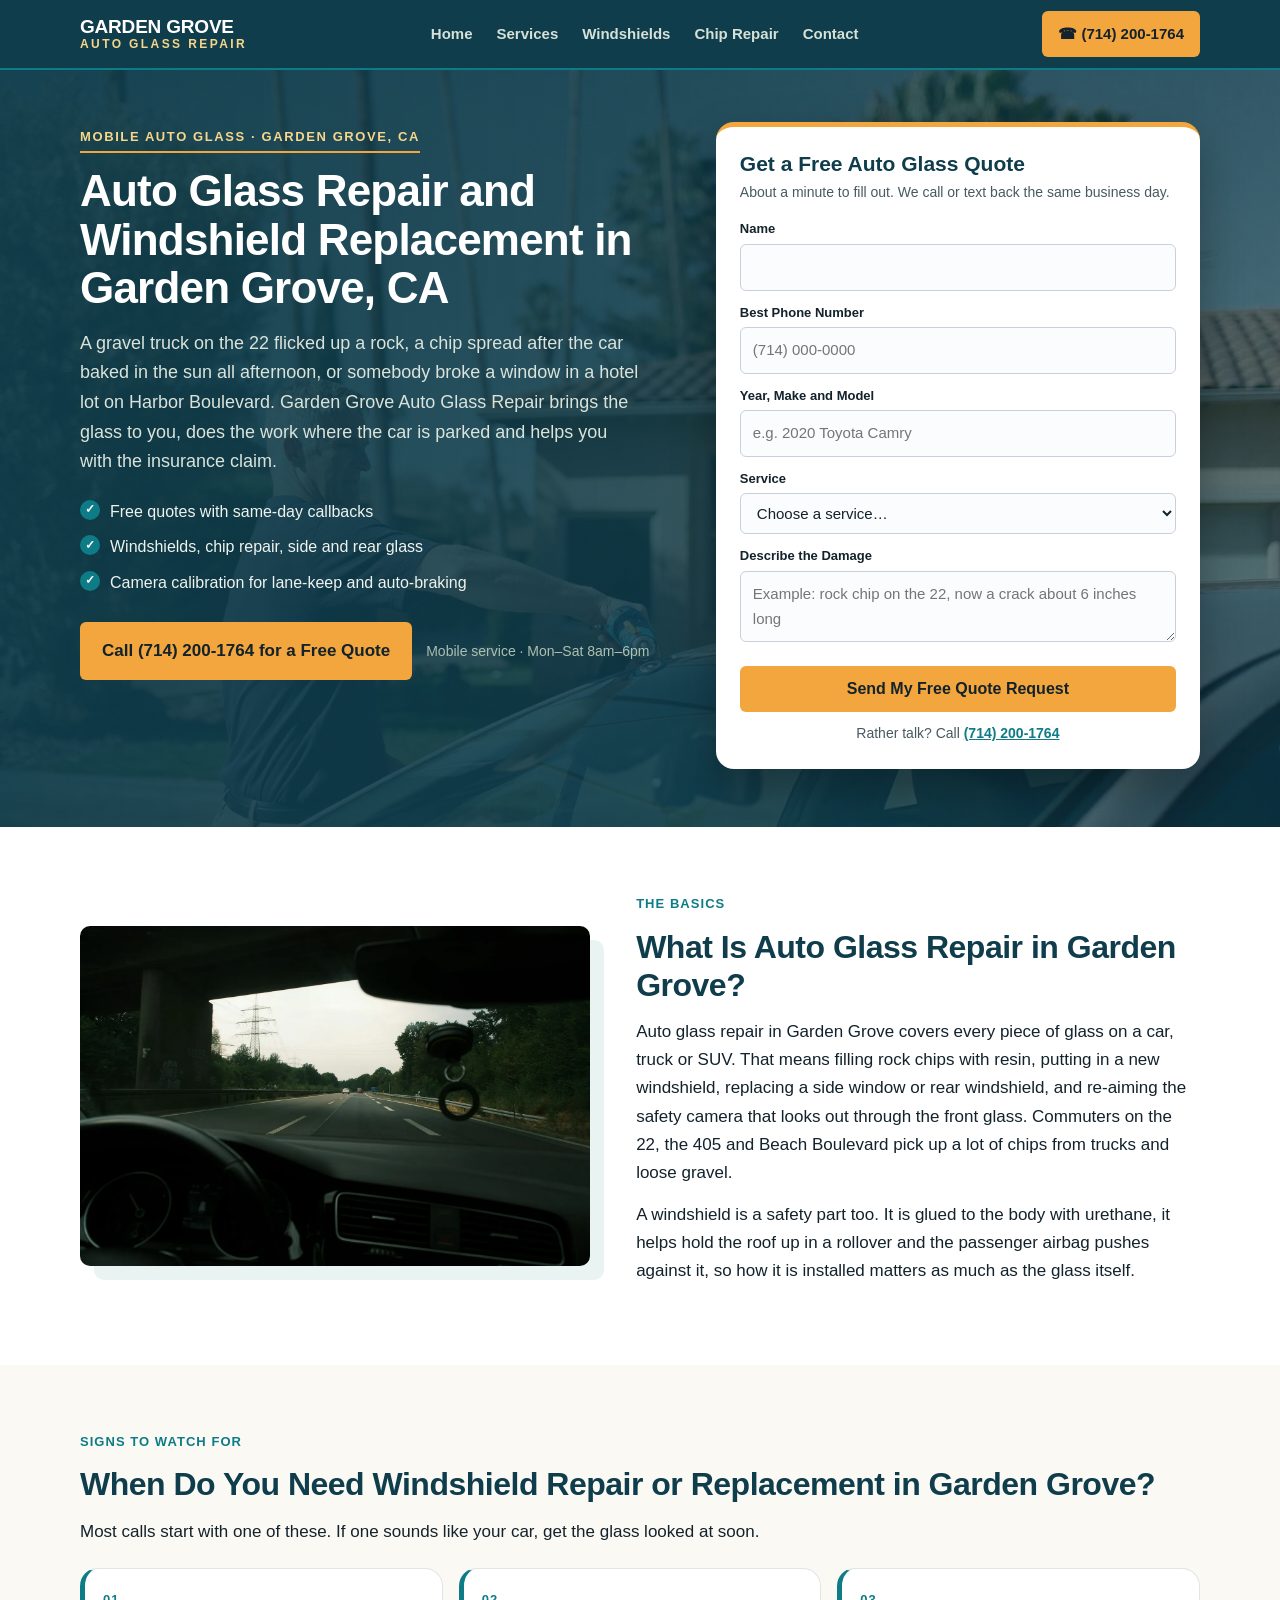
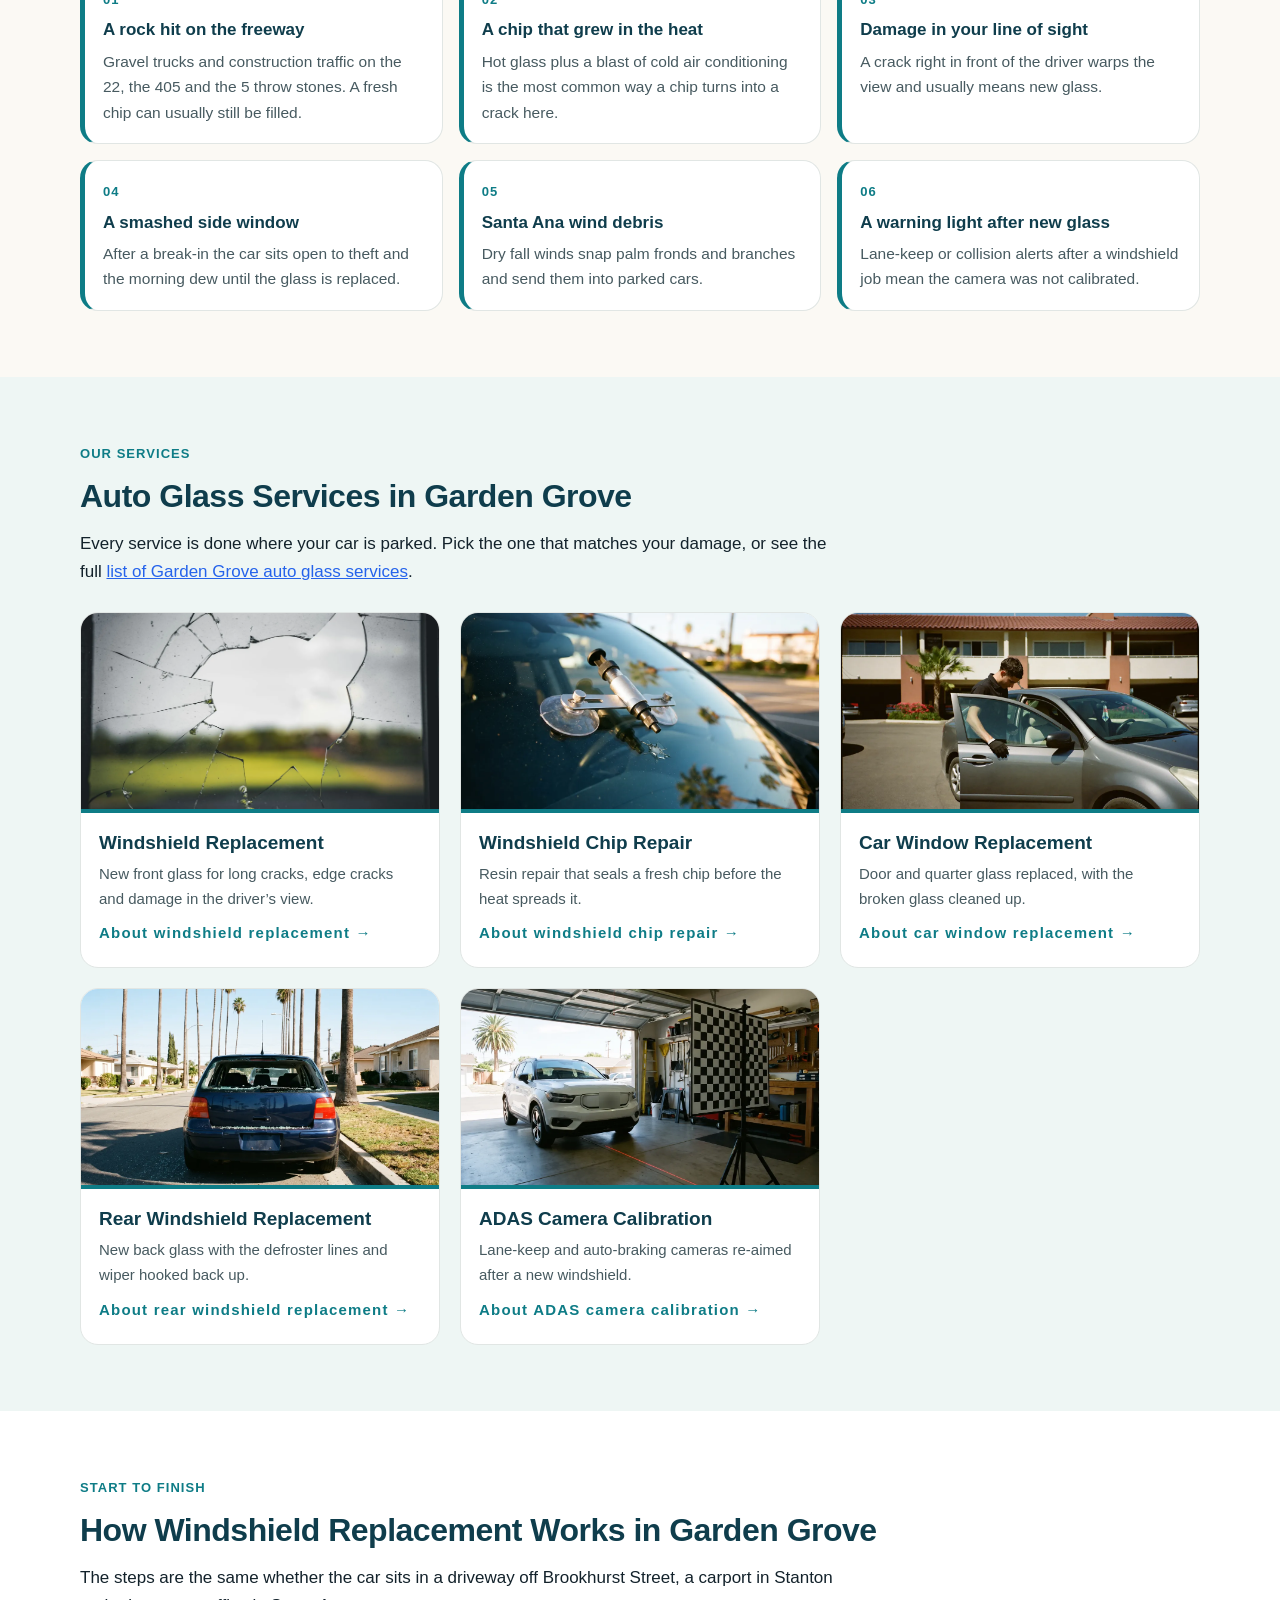
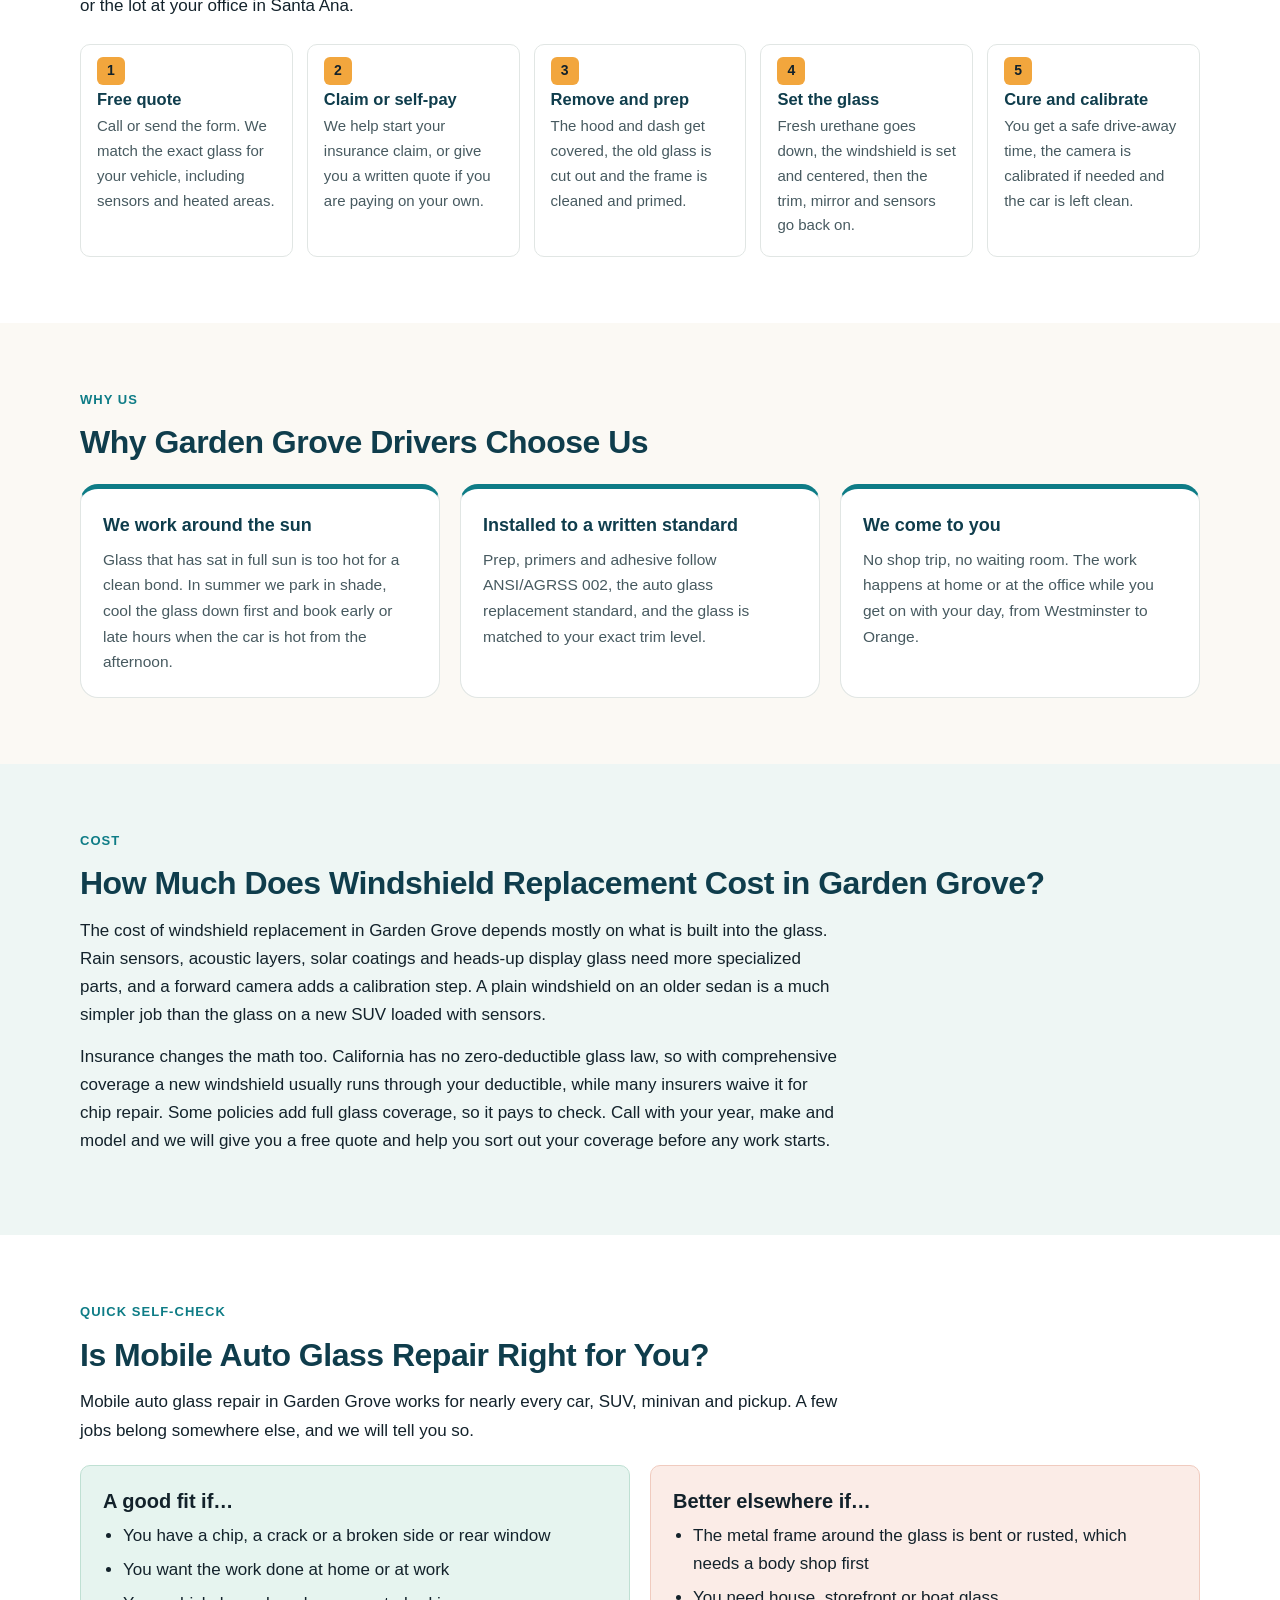
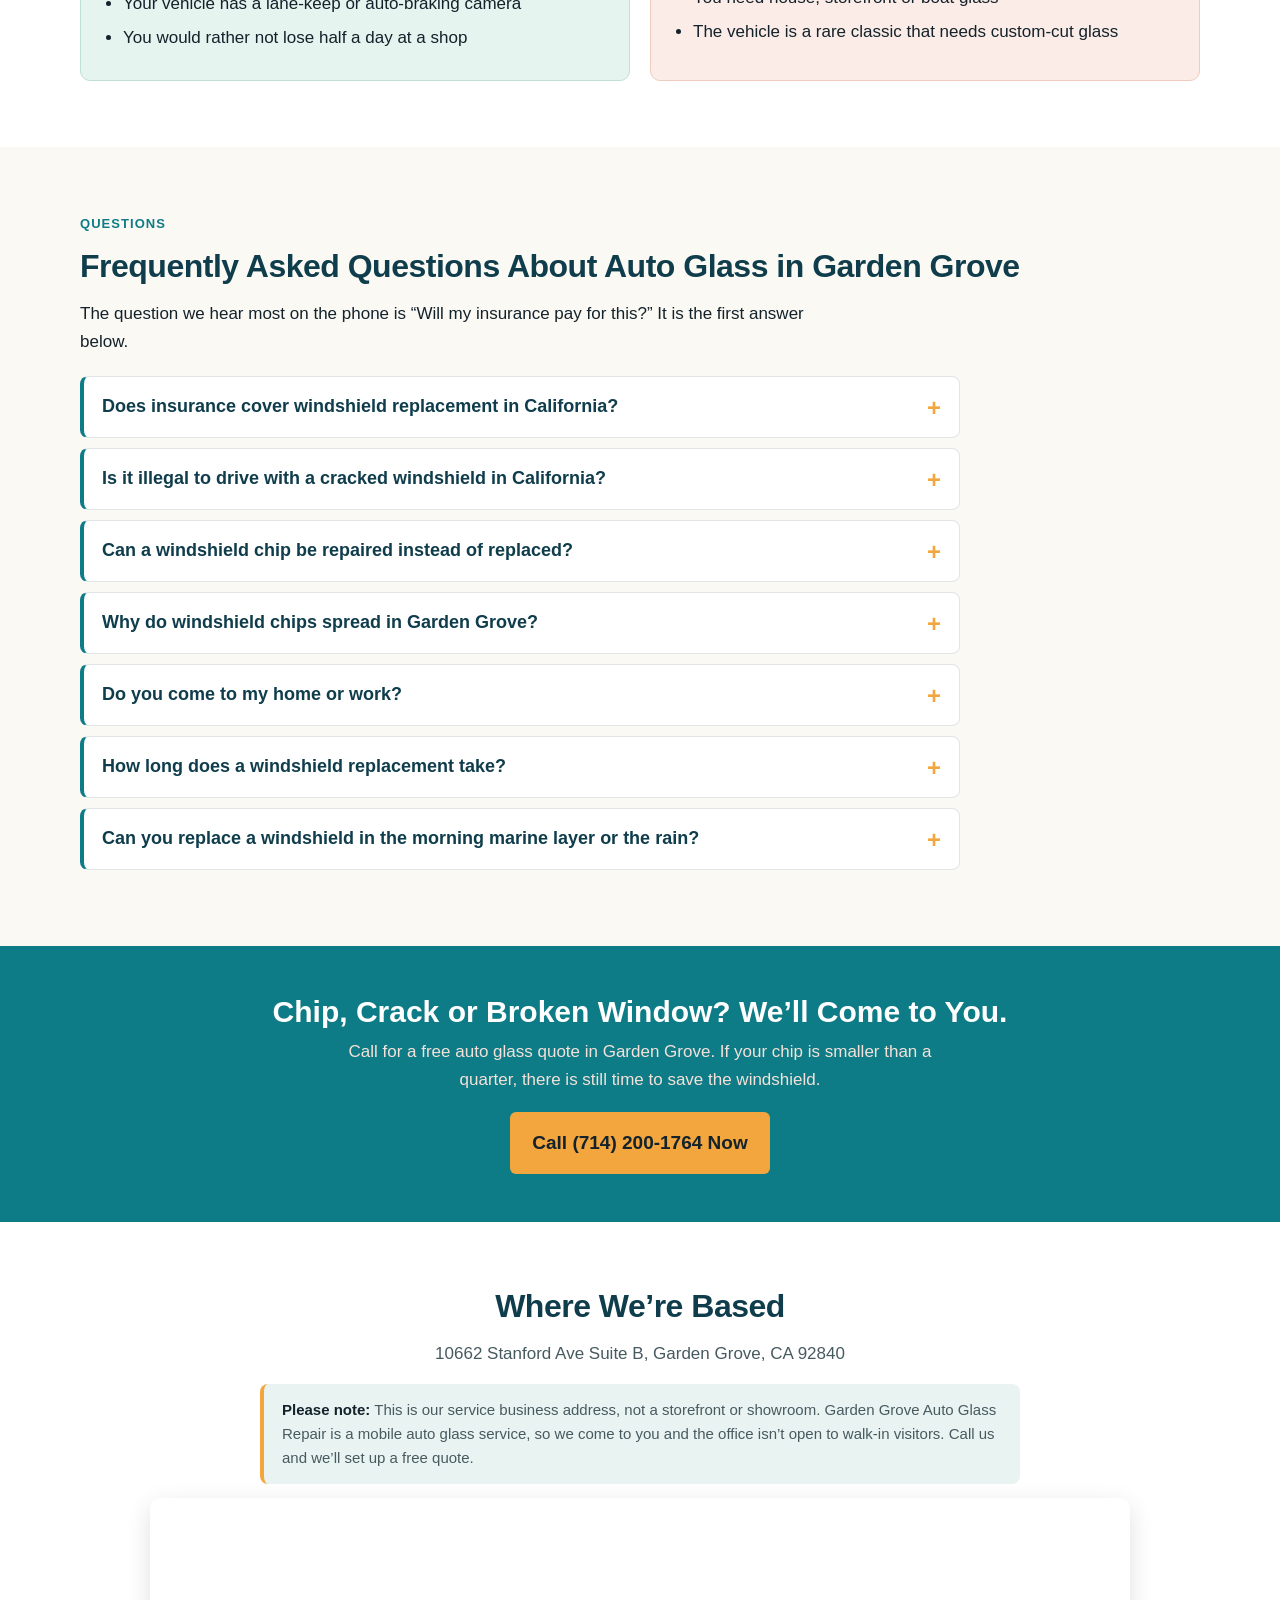
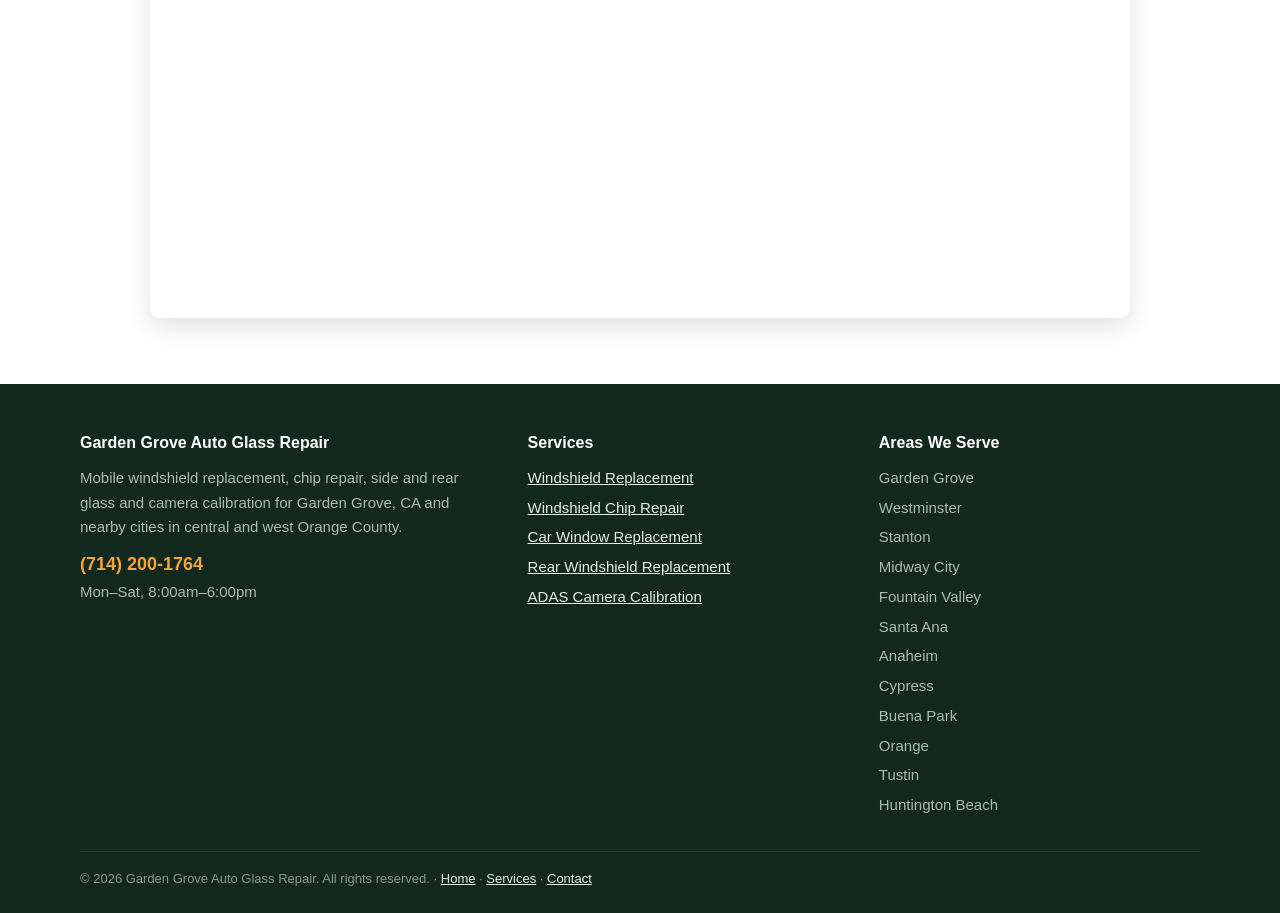
==== commit d8b9055a: "Home page header: background photo + quote form" ====
--- a/index.html
+++ b/index.html
@@ -123,7 +123,7 @@
   </div>
 </header>
 <!-- HERO -->
-<section class="hero">
+<section class="hero" style="background:linear-gradient(90deg,rgba(15,61,76,0.93) 0%,rgba(15,61,76,0.84) 50%,rgba(15,61,76,0.62) 100%),url('garden-grove-windshield-replacement-driveway.webp') center/cover no-repeat;">
   <div class="wrap hero-grid">
     <div>
       <span class="tag">Mobile Auto Glass &middot; Garden Grove, CA</span>
@@ -152,7 +152,6 @@
     </div>
   </div>
 </section>
-<div class="band"><img src="garden-grove-windshield-replacement-driveway.webp" alt="Auto glass technician checking a windshield on a car in a Garden Grove driveway" width="1600" height="900"></div>
 
 <!-- WHAT -->
 <section class="sec alt">
